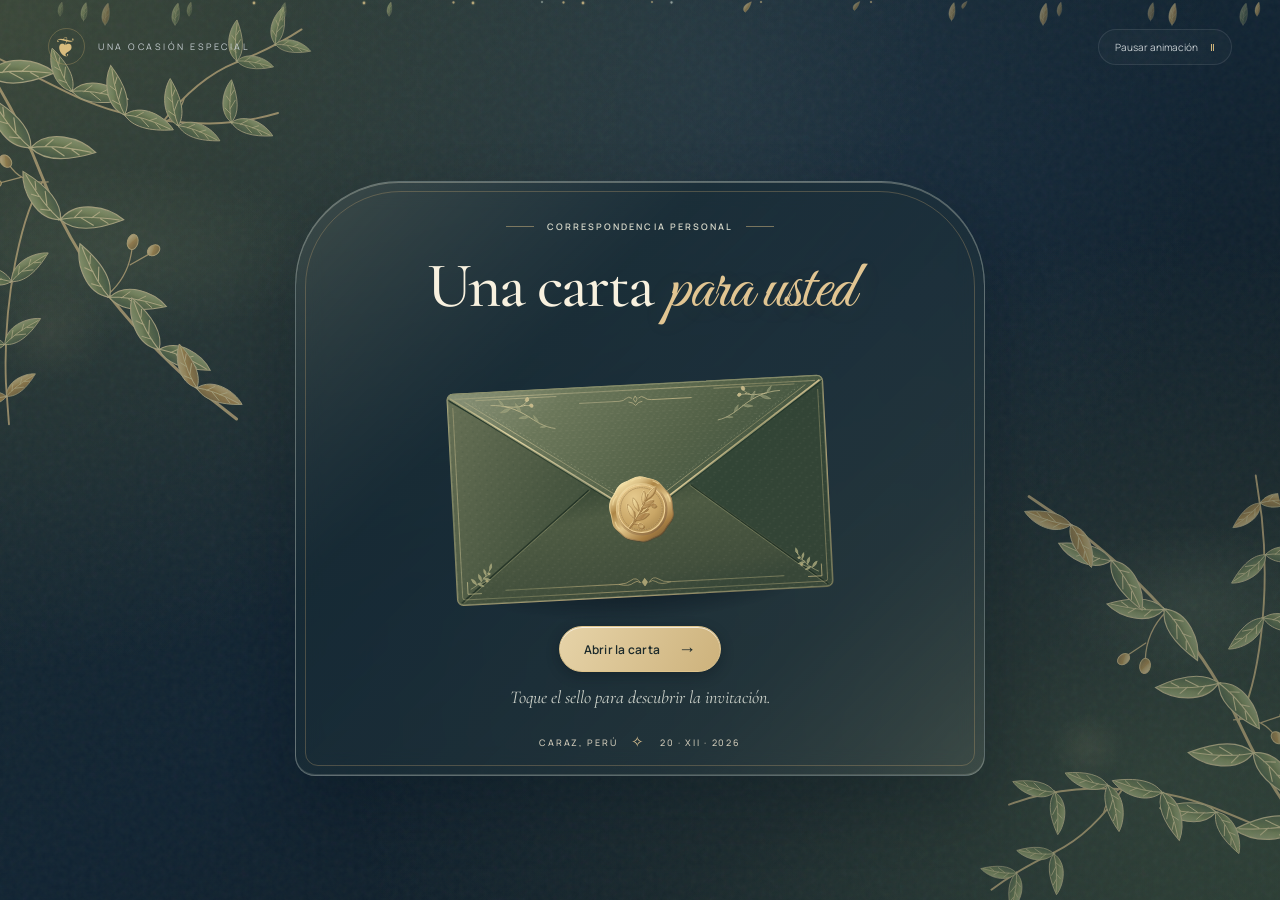
==== index.html @ b4c3dfd3 "Publicar la invitación animada al Almuerzo de Confraternidad" ====
<!doctype html>
<html lang="es">
<head>
  <meta charset="UTF-8">
  <meta name="viewport" content="width=device-width, initial-scale=1">
  <meta name="theme-color" content="#101f2b">
  <meta name="description" content="Una invitación especial al Almuerzo de Confraternidad. 20 de diciembre de 2026, 1:00 p. m., Oro Andino Lodge, Caraz.">
  <title>Almuerzo de Confraternidad · Una invitación especial</title>
  <link rel="stylesheet" href="styles.css">
  <link rel="stylesheet" href="garden.css">
  <link rel="stylesheet" href="carta.css">
</head>
<body>
  <div class="garden" aria-hidden="true"></div>
  <svg class="svg-library" aria-hidden="true" xmlns="http://www.w3.org/2000/svg"><defs>
    <linearGradient id="leaf" x2="1" y2="1"><stop stop-color="#b2b791"/><stop offset=".5" stop-color="#68734d"/><stop offset="1" stop-color="#344d45"/></linearGradient>
    <symbol id="branch" viewBox="0 0 240 440"><g fill="url(#leaf)" stroke="#b6b88d" stroke-width=".7"><path d="M30 430Q115 280 177 28" fill="none" stroke="#b5a576" stroke-width="2"/><path d="M55 380Q-4 339 14 291Q62 308 55 380Z"/><path d="M60 367Q117 303 146 322Q126 367 60 367Z"/><path d="M82 319Q24 269 47 224Q91 258 82 319Z"/><path d="M91 291Q151 234 183 255Q160 295 91 291Z"/><path d="M108 251Q53 205 78 159Q120 195 108 251Z"/><path d="M120 216Q172 162 208 184Q173 223 120 216Z"/><path d="M136 171Q97 123 117 83Q151 116 136 171Z"/><path d="M146 137Q190 91 219 107Q190 144 146 137Z"/><path d="M160 90Q145 37 177 8Q191 51 160 90Z"/></g><g fill="#c3a15d" stroke="#e6d296"><circle cx="64" cy="270" r="5"/><circle cx="173" cy="225" r="5"/><circle cx="103" cy="147" r="4"/><circle cx="197" cy="159" r="4"/></g></symbol>
    <symbol id="calendar" viewBox="0 0 24 24"><rect x="4" y="5" width="16" height="16" rx="2"/><path d="M8 3v5m8-5v5M4 11h16m-11 4h1m4 0h1m-6 3h1m4 0h1"/></symbol>
    <symbol id="clock" viewBox="0 0 24 24"><circle cx="12" cy="12" r="9"/><path d="M12 6v6l4 3"/></symbol>
    <symbol id="pin" viewBox="0 0 24 24"><path d="M19 10c0 5-7 11-7 11S5 15 5 10a7 7 0 1 1 14 0Z"/><circle cx="12" cy="10" r="2.5"/></symbol>
  </defs></svg>
  <header class="topbar"><span class="brand"><span class="brand-mark" aria-hidden="true">❦</span><span>UNA OCASIÓN ESPECIAL</span></span><button class="motion-button" id="motion" type="button" aria-pressed="false" hidden>Pausar animación <span aria-hidden="true">Ⅱ</span></button></header>
  <div class="letter-stage">
  <section id="portada" class="letter-cover" aria-labelledby="cover-title" hidden>
    <div class="cover-pane">
      <div class="cover-heading">
        <p class="postmark"><span aria-hidden="true"></span> CORRESPONDENCIA PERSONAL <span aria-hidden="true"></span></p>
        <h1 id="cover-title">Una carta <em>para usted</em></h1>
      </div>
      <button class="envelope-trigger" type="button" id="abrir-carta" aria-label="Abrir la invitación al Almuerzo de Confraternidad" aria-controls="inicio">
        <span class="envelope-scene" aria-hidden="true">
          <span class="envelope-shadow"></span>
          <span class="envelope">
            <img class="envelope-back" src="sobre-reverso.svg" alt="" width="480" height="280">
            <span class="paper-insert"><span class="paper-ornament">✦</span><span class="paper-kicker">UNA CORDIAL INVITACIÓN</span><span class="paper-title">Almuerzo de<br><i>Confraternidad</i></span></span>
            <img class="envelope-pocket" src="sobre-bolsillo.svg" alt="" width="480" height="280">
            <img class="envelope-flap" src="sobre-solapa.svg" alt="" width="480" height="280">
            <img class="envelope-seal" src="sello.svg" alt="" width="100" height="100">
          </span>
        </span>
        <span class="open-caption">Abrir la carta <span aria-hidden="true">→</span></span>
      </button>
      <p class="cover-hint">Toque el sello para descubrir la invitación.</p>
      <div class="cover-imprint"><span>Caraz, Perú</span><span class="imprint-star" aria-hidden="true">✧</span><span>20 · XII · 2026</span></div>
    </div>
  </section>
  <main id="inicio">
    <div class="overline"><span></span> EL PLACER DE VOLVER A ENCONTRARNOS <span></span></div>
    <article class="invitation" aria-labelledby="title">
      <div class="inner-border" aria-hidden="true"></div>
      <svg class="botanical botanical-left" aria-hidden="true"><use href="#branch"/></svg>
      <svg class="botanical botanical-right" aria-hidden="true"><use href="#branch"/></svg>
      <div class="card-content">
        <div class="crest" aria-hidden="true">❦<span>✦</span></div>
        <p class="eyebrow">UNA CORDIAL INVITACIÓN</p>
        <h1 id="title" tabindex="-1">Almuerzo de<br><em>Confraternidad</em></h1>
        <div class="flourish" aria-hidden="true"><span></span>❦<span></span></div>
        <p class="intro">Hay momentos que se disfrutan más<br class="desktop-break"> cuando los compartimos.</p>
        <div class="invitation-message">
          <p class="message">Con especial alegría, les invitamos a compartir un Almuerzo de Confraternidad, una ocasión para celebrar la amistad, fortalecer los lazos que nos unen y disfrutar de la grata compañía de quienes hacen especiales nuestros encuentros.</p>
          <p class="message">Alrededor de una misma mesa, deseamos hacer una pausa para conversar con calma, compartir sonrisas y dar lugar a nuevos recuerdos. Que esta reunión sea una oportunidad para reencontrarnos y apreciar la alegría de estar juntos.</p>
        </div>
        <p class="sentiment"><span aria-hidden="true">✦</span> La amistad florece cuando compartimos.</p>
        <section class="details" aria-label="Detalles del almuerzo">
          <div class="detail"><svg aria-hidden="true"><use href="#calendar"/></svg><h2>FECHA</h2><p>20 de diciembre<span>2026</span></p></div>
          <div class="detail"><svg aria-hidden="true"><use href="#clock"/></svg><h2>HORA</h2><p>1:00 p. m.<span>Una tarde para compartir</span></p></div>
          <div class="detail"><svg aria-hidden="true"><use href="#pin"/></svg><h2>LUGAR</h2><p>Oro Andino Lodge<span>Caraz</span></p></div>
        </section>
        <div class="actions"><button class="button primary" id="save-date"><svg aria-hidden="true"><use href="#calendar"/></svg>Agendar el encuentro <span aria-hidden="true">↗</span></button><a class="button secondary" href="https://www.google.com/maps/search/?api=1&query=Oro+Andino+Lodge+Caraz" target="_blank" rel="noopener noreferrer">Buscar ubicación <span aria-hidden="true">↗</span></a></div>
        <p class="welcome">¡Les esperamos!</p>
        <p class="closing-message">Será un placer contar con su presencia<br>y compartir una tarde que recordaremos con cariño.</p>
      </div>
    </article>
    <footer><span>AMISTAD</span><i>✦</i><span>BUENOS MOMENTOS</span><i>✦</i><span>RECUERDOS</span></footer>
    <div class="replay-row"><button type="button" id="volver-al-sobre" hidden>Volver al sobre <span aria-hidden="true">↶</span></button></div>
    <p class="toast" id="status" role="status"></p>
  </main>
  </div>
  <script src="script.js"></script>
  <script src="carta.js"></script>
  <script src="garden.js"></script>
</body>
</html>
---- styles.css ----
@import url('https://fonts.googleapis.com/css2?family=Cormorant+Garamond:ital,wght@0,400;0,500;0,600;1,400;1,500&family=Great+Vibes&family=Manrope:wght@400;500;600&display=swap');

/* Una composición más pausada para el mensaje y los detalles naturales. */
.invitation-message { max-width: 480px; margin: 0 auto; }
.invitation-message .message { max-width: none; font-size: 13px; line-height: 1.95; color: #c9cec5; text-wrap: pretty; }
.invitation-message .message + .message { margin-top: 17px; }
.card-content .intro { margin-bottom: 23px; }
.sentiment { width: fit-content; max-width: 100%; margin: 25px auto 0; padding: 14px 21px; border-top: 1px solid #a5ad7d50; border-bottom: 1px solid #c5cdd02b; background: linear-gradient(90deg, transparent, #7d895c18, transparent); color: #d8c79f; font: italic 21px/1.4 'Cormorant Garamond', Georgia, serif; text-wrap: balance; }
.sentiment span { display: block; margin-bottom: 7px; font-size: 10px; color: #b6bf9a; }
.closing-message { max-width: 430px; margin: 0 auto; color: #c5cdd0; font: 20px/1.5 'Cormorant Garamond', Georgia, serif; text-wrap: balance; }
.card-content .crest { font-style: normal; font-size: 35px; box-shadow: 0 0 28px #a1ae7210, inset 0 0 19px #bac6c412; }
@media (max-width:650px) {
  .invitation-message { max-width: 330px; }
  .invitation-message .message { font-size: 12px; line-height: 1.9; }
  .sentiment { margin-top: 22px; padding: 13px 10px; font-size: 20px; }
  .closing-message { max-width: 270px; font-size: 18px; }
  .closing-message br { display: none; }
  .card-content .crest { font-size: 29px; }
}
:root{color-scheme:dark;--navy:#101f2b;--gold:#d8bc7e;--cream:#f8f1df;--silver:#c5cdd0;--muted:#b7bcb7}*{box-sizing:border-box}html{scroll-behavior:smooth}body{margin:0;background:var(--navy);color:var(--cream);font-family:'Manrope',sans-serif;min-height:100vh;overflow-x:hidden;background-image:radial-gradient(ellipse at 0 35%,#414c344a,transparent 55%),radial-gradient(ellipse at 100% 90%,#68704535,transparent 50%)}body:before{content:'';position:fixed;inset:0;pointer-events:none;opacity:.13;background-image:url("data:image/svg+xml,%3Csvg viewBox='0 0 180 180' xmlns='http://www.w3.org/2000/svg'%3E%3Cfilter id='n'%3E%3CfeTurbulence type='fractalNoise' baseFrequency='.8' numOctaves='3' stitchTiles='stitch'/%3E%3C/filter%3E%3Cpath fill='%23fff' opacity='.35' filter='url(%23n)' d='M0 0h180v180H0z'/%3E%3C/svg%3E")}button,a{-webkit-tap-highlight-color:transparent}button{font:inherit}a{color:inherit}button:focus-visible,a:focus-visible{outline:2px solid var(--gold);outline-offset:6px}.svg-library{position:absolute;width:0;height:0}.ambient{position:fixed;width:48vw;height:48vw;pointer-events:none;border-radius:50%;filter:blur(90px);opacity:.28;animation:drift 18s ease-in-out infinite alternate}.ambient-one{background:#7c8252;left:-25vw;top:20vh}.ambient-two{background:#445d77;right:-25vw;top:3vh;animation-delay:-8s}.topbar{max-width:1440px;margin:auto;padding:28px 48px;display:flex;align-items:center;justify-content:space-between;position:relative}.brand{display:flex;gap:13px;align-items:center;text-decoration:none;font-size:9px;letter-spacing:2.5px;color:var(--silver)}.brand-mark{display:grid;place-items:center;border:1px solid #b69d675c;border-radius:50%;width:37px;height:37px;font:italic 26px 'Cormorant Garamond',Georgia,serif;color:var(--gold)}.motion-button{background:#ffffff06;border:1px solid #ffffff19;border-radius:30px;color:var(--silver);padding:10px 16px;font-size:10px;cursor:pointer}.motion-button span{margin-left:10px;color:var(--gold)}main{padding:12px 24px 0}.overline{display:flex;justify-content:center;align-items:center;gap:17px;font-size:9px;letter-spacing:3px;color:#d5d4c5;margin:17px 0 30px}.overline span{width:38px;height:1px;background:#c9b07569}.invitation{isolation:isolate;position:relative;margin:auto;max-width:1000px;border:1px solid #d4d4bb65;border-radius:160px 160px 12px 12px;background:linear-gradient(128deg,#e6eddf13 0%,#ffffff04 35%,#b7bb9410 68%,#dce9f018 100%);box-shadow:inset 0 1px 0 #fff5,inset 0 -1px 0 #fff1,0 30px 100px #0004;backdrop-filter:blur(25px);-webkit-backdrop-filter:blur(25px);overflow:hidden;animation:appear 1.2s ease both}.invitation:before{content:'';position:absolute;inset:-80%;z-index:-1;background:linear-gradient(110deg,transparent 42%,#fff0 45%,#f2e1a909 49%,#fff0 54%,transparent 60%);animation:shine 16s ease-in-out infinite;pointer-events:none}.inner-border{position:absolute;inset:13px;border:1px solid #c6ad6740;border-radius:149px 149px 5px 5px;pointer-events:none}.card-content{text-align:center;padding:42px 80px 45px;position:relative;z-index:1}.crest{margin:0 auto 19px;width:57px;height:65px;position:relative;font:italic 42px 'Cormorant Garamond',Georgia,serif;color:var(--gold);border:1px solid #c6ad6773;border-radius:50% 50% 45% 45%;display:grid;place-items:center}.crest span{position:absolute;font:11px Georgia;bottom:-7px;background:#243139;padding:0 5px}.eyebrow{font-size:9px;letter-spacing:3px;margin:25px 0 19px;color:var(--silver)}h1{font:400 clamp(37px,5.2vw,65px)/1.1 'Cormorant Garamond',Georgia,serif;margin:0;letter-spacing:-1.7px}h1 em{display:inline-block;font:400 clamp(57px,8vw,100px)/1.22 'Great Vibes','Cormorant Garamond',cursive;color:var(--gold);letter-spacing:0;margin-top:3px;text-shadow:0 3px 30px #d8bc7e18}.flourish{display:flex;align-items:center;justify-content:center;gap:15px;color:var(--gold);font:27px Georgia;margin:6px 0 22px}.flourish span{width:93px;height:1px;background:linear-gradient(90deg,transparent,#c7ac72)}.flourish span:last-child{transform:rotate(180deg)}.intro{font:400 26px/1.25 'Cormorant Garamond',Georgia,serif;margin:0 0 15px}.message{font-size:12px;line-height:1.95;color:var(--muted);max-width:410px;margin:0 auto}.details{display:grid;grid-template-columns:1fr 1fr 1.15fr;margin:33px 0 29px;padding:24px 0;border-top:1px solid #d7c59328;border-bottom:1px solid #d7c59328}.detail+.detail{border-left:1px solid #d7c59333}.detail>svg{width:25px;height:25px;stroke:var(--gold);stroke-width:1.2;fill:none;margin-bottom:7px}.detail h2{font-size:8px;font-weight:500;letter-spacing:2.8px;color:var(--silver);margin:0 0 10px}.detail p{font:500 21px/1.2 'Cormorant Garamond',Georgia,serif;margin:0}.detail p span{display:block;font:9px/1.5 'Manrope',sans-serif;color:var(--muted);margin-top:7px}.actions{display:flex;justify-content:center;gap:12px}.button{border-radius:7px;min-height:45px;padding:13px 18px;font-size:10px;font-weight:600;display:inline-flex;align-items:center;justify-content:center;gap:11px;text-decoration:none;cursor:pointer;transition:transform .25s,background .25s}.button:hover{transform:translateY(-3px)}.primary{background:linear-gradient(120deg,#dfca98,#bca16b);color:#18242b;border:1px solid #e1cca2;box-shadow:inset 0 1px 0 #fff8,0 6px 25px #c1a26412}.button svg{width:16px;height:16px;fill:none;stroke:currentColor;stroke-width:1.4}.secondary{background:linear-gradient(120deg,#ffffff12,#ffffff04);border:1px solid #c5cdd03a;color:#dbe0dc}.welcome{font:42px/1.2 'Great Vibes','Cormorant Garamond',cursive;color:var(--gold);margin:28px 0 13px}.signature{font:19px 'Cormorant Garamond',Georgia,serif;margin:0}.signature span{display:block;font:7px 'Manrope',sans-serif;letter-spacing:2.8px;color:var(--muted);margin-bottom:8px}.botanical{position:absolute;width:230px;height:430px;z-index:0;opacity:.68;filter:drop-shadow(4px 8px 8px #0004);pointer-events:none;animation:sway 9s ease-in-out infinite alternate}.botanical-left{left:-61px;top:15px;transform:rotate(24deg);transform-origin:bottom left}.botanical-right{right:-62px;bottom:-29px;transform:rotate(203deg);transform-origin:center;animation-name:sway-right}footer{display:flex;align-items:center;justify-content:center;gap:20px;padding:27px 10px 30px;font-size:7px;letter-spacing:2px;color:#a7b0ac}footer i{font-style:normal;color:#c6ad67}.toast{position:fixed;bottom:20px;left:50%;transform:translateX(-50%);max-width:90vw;width:max-content;border-radius:10px;background:#f4edda;color:#142530;padding:14px 20px;font-size:12px;box-shadow:0 10px 40px #0004;z-index:10}.toast:empty{display:none}.paused *,.paused *:before{animation-play-state:paused!important}@keyframes drift{to{transform:translate(12vw,10vh) scale(1.15)}}@keyframes shine{0%,100%{transform:translateX(-12%) rotate(0)}50%{transform:translateX(12%) rotate(8deg)}}@keyframes sway{to{transform:rotate(27deg)}}@keyframes sway-right{to{transform:rotate(207deg)}}@keyframes appear{from{opacity:0;transform:translateY(18px)}to{opacity:1;transform:translateY(0)}}@media(min-width:1500px){main{padding-top:30px}.card-content{padding-top:52px;padding-bottom:52px}}@media(max-width:650px){.topbar{padding:19px 20px}.brand{font-size:7px;letter-spacing:1.5px;gap:9px}.motion-button{font-size:9px;padding:9px 11px}.brand-mark{width:30px;height:30px;font-size:23px}main{padding:5px 12px 0}.overline{font-size:6px;letter-spacing:1.7px;gap:10px;margin:15px 0 23px}.overline span{width:18px}.invitation{border-radius:100px 100px 10px 10px}.inner-border{inset:8px;border-radius:94px 94px 5px 5px}.card-content{padding:34px 24px 33px}.crest{width:45px;height:52px;font-size:34px;margin-bottom:20px}.eyebrow{font-size:7px;letter-spacing:2px;margin:22px 0 18px}h1{font-size:39px}h1 em{font-size:clamp(43px,11.7vw,75px);margin-top:10px}.flourish{margin:14px 0 22px}.flourish span{width:60px}.intro{font-size:23px}.message{font-size:11px;max-width:285px}.botanical{width:145px;height:285px;opacity:.4}.botanical-left{left:-52px;top:28px}.botanical-right{right:-48px;bottom:-5px}.details{margin:27px 0 23px;grid-template-columns:1fr;padding:0;border-bottom:none}.detail{position:relative;text-align:left;padding:19px 8px 19px 49px;border-bottom:1px solid #d7c59328}.detail+.detail{border-left:0}.detail>svg{position:absolute;left:8px;top:25px;width:24px}.detail h2{font-size:7px;margin-bottom:5px}.detail p{font-size:22px}.detail p span{font-size:9px;margin-top:4px}.actions{flex-direction:column;gap:9px}.button{min-height:46px}.welcome{font-size:38px;margin-top:27px}.signature{font-size:18px}footer{font-size:6px;letter-spacing:1px;gap:11px;padding:24px 0}.desktop-break{display:none}}@media(prefers-reduced-motion:reduce){html:not(.motion-enabled) *,html:not(.motion-enabled) *:before{animation:none!important;scroll-behavior:auto!important;transition:none!important}}
---- garden.css ----
/* El jardín se pinta detrás del sobre y del cristal de la invitación. */
.garden {
  position: fixed;
  inset: 0;
  z-index: -1;
  isolation: isolate;
  overflow: hidden;
  contain: strict;
  pointer-events: none;
  user-select: none;
  background:
    radial-gradient(ellipse at -8% 1%, #73774969, transparent 53%),
    radial-gradient(ellipse at 90% 86%, #4557447a, transparent 49%),
    radial-gradient(ellipse at 56% 9%, #354f664d, transparent 49%),
    linear-gradient(145deg, #192b30, #112332 51%, #101e28 76%, #1f302d);
}
.garden::before {
  content: "";
  position: absolute;
  inset: 0;
  background:
    radial-gradient(ellipse 17% 10% at 9% 28%, #adb78018, transparent 98%),
    radial-gradient(ellipse 5% 6% at 4% 37%, #e3c98d12, transparent 92%),
    radial-gradient(ellipse 11% 9% at 93% 67%, #b6c59d16, transparent 97%),
    radial-gradient(ellipse 3% 4% at 85% 83%, #dccc9b14, transparent 95%);
}
.garden-defs { position: absolute; width: 0; height: 0; }
.garden-bough {
  position: absolute;
  width: clamp(170px, 29vw, 430px);
  height: auto;
  opacity: .74;
}
.garden-bough-north { top: -3%; left: -3%; transform: rotate(-8deg); }
.garden-bough-south { bottom: -4%; right: -3%; transform: rotate(168deg); opacity: .64; }
.garden-particle {
  position: absolute;
  top: 0;
  left: var(--x);
  width: var(--w);
  height: var(--w);
  opacity: var(--alpha);
  animation: garden-fall var(--fall) linear var(--progress) infinite;
}
.garden-particle > svg {
  width: 100%;
  height: 100%;
  display: block;
  overflow: visible;
  animation: garden-rock var(--rock) ease-in-out var(--progress) infinite alternate;
}
.garden-particle.pollen { color: #ebcf8f; }
.garden-particle.silver { color: #c8d3c9; }
@keyframes garden-fall {
  from { transform: translate3d(0, -48px, 0); }
  to { transform: translate3d(var(--wind), calc(100vh + 48px), 0); }
}
/* Dos movimientos independientes: caída constante y balanceo sin cambios de trazado. */
@keyframes garden-rock {
  from { transform: translateX(calc(-1 * var(--sway))) rotate(var(--tilt)) scaleX(.80); }
  to { transform: translateX(var(--sway)) rotate(calc(var(--tilt) + 67deg)) scaleX(1); }
}
.paused .garden-particle, .paused .garden-particle > svg,
.garden[data-still] .garden-particle, .garden[data-still] .garden-particle > svg {
  animation-play-state: paused;
}
@media (max-width: 650px) {
  .garden-bough { width: clamp(122px, 40vw, 190px); opacity: .60; }
  .garden-bough-north { top: -1%; left: -9%; }
  .garden-bough-south { right: -9%; bottom: -2%; opacity: .53; }
  .garden-particle.extra { display: none; }
}
@media (prefers-reduced-motion: reduce) {
  html:not(.motion-enabled) .garden .garden-particle { animation: none; top: var(--still-y); }
  html:not(.motion-enabled) .garden .garden-particle > svg { animation: none; transform: rotate(var(--tilt)); }
  html:not(.motion-enabled) .garden-particle.extra { display: none; }
}
---- carta.css ----
body { isolation: isolate; }
[hidden] { display: none !important; }
.letter-stage { display: grid; }
.letter-stage > * { grid-area: 1 / 1; min-width: 0; align-self: start; }
.letter-cover {
  position: relative;
  z-index: 1;
  display: grid;
  justify-items: center;
  align-content: center;
  min-height: calc(100svh - 93px);
  padding: 12px 22px 48px;
}
.cover-pane {
  position: relative;
  width: min(690px, 100%);
  text-align: center;
  isolation: isolate;
  padding: clamp(29px, 4.3vh, 52px) clamp(15px, 4vw, 46px) 24px;
  border: 1px solid #b9c3bc67;
  border-radius: 104px 104px 20px 20px;
  background: linear-gradient(135deg,#e5e9df16 0%,#172b35b3 32%,#2639408c 75%,#aeb8a626);
  box-shadow: inset 0 1px 0 #f2eed84d, inset 0 -1px 0 #dadbc72b, 0 28px 65px #030b143b;
  -webkit-backdrop-filter: blur(13px);
  backdrop-filter: blur(13px);
}
.cover-pane::before {
  content: ''; position: absolute; inset: 9px; z-index: -1; pointer-events: none;
  border: 1px solid #c3a36f50; border-radius: 96px 96px 13px 13px;
}
.postmark { display: flex; align-items: center; justify-content: center; gap: 13px; margin: 0; font: 600 9px/1.5 Manrope, sans-serif; letter-spacing: .23em; color: #d5d6c8; }
.postmark span { width: 28px; height: 1px; background: #b4a2779c; }
#cover-title { margin: 14px 0 0; font: 500 clamp(40px, 5vw, 66px)/1.15 'Cormorant Garamond', Georgia, serif; letter-spacing: -.035em; }
#cover-title em { font: 400 1.07em/1.18 'Great Vibes','Palatino Linotype',Georgia,serif; letter-spacing: -.02em; color: #e1c592; white-space: nowrap; margin-left: .04em; }
.envelope-trigger {
  display: flex; flex-direction: column; align-items: center; position: relative;
  width: min(100%, 392px); margin: clamp(26px, 4.8vh, 48px) auto 0;
  padding: 0; border: 0; color: inherit; background: none; cursor: pointer;
  border-radius: 8px; touch-action: manipulation;
}
.envelope-scene { position: relative; display: block; width: 100%; aspect-ratio: 480/280; perspective: 850px; }
.envelope { position: absolute; display: block; inset: 0; transform: rotate(-3deg); transition: transform .5s cubic-bezier(.2,.7,.2,1); }
.envelope img { display: block; position: absolute; inset: 0; width: 100%; height: 100%; pointer-events: none; user-select: none; }
.envelope-shadow { position: absolute; inset: 68% 4% -8%; background: radial-gradient(ellipse, #030b15aa, transparent 70%); transform: rotate(-3deg); }
.envelope-back { z-index: 0; }
.paper-insert {
  position: absolute; z-index: 2; left: 7%; right: 7%; top: 8%; height: 82%;
  border-radius: 3px; background: linear-gradient(115deg,#e6dcc3,#fbf1d7 46%,#eadebf);
  border: 1px solid #c8af7f; color: #34443b; padding-top: 4%; line-height: 1;
}
.paper-insert::before { content: ''; position: absolute; inset: 5px; border: 1px solid #ae92614f; pointer-events: none; }
.paper-insert > span { display: block; }
.paper-ornament { color: #997746; font-size: 11px; }
.paper-kicker { font: 600 clamp(6px,1vw,8px)/1.5 Manrope,sans-serif; letter-spacing: .21em; margin: 6px 0; }
.paper-title { font: 500 clamp(17px,3vw,28px)/1.1 'Cormorant Garamond',Georgia,serif; }
.paper-title i { color: #866b3a; }
.envelope-pocket { z-index: 3; }
.envelope-flap { z-index: 4; transform-origin: 50% 4.29%; }
.envelope img.envelope-seal { z-index: 5; inset: auto; width: 18%; height: auto; left: 41%; top: 43.5%; transform-origin: 50% 80%; }
.open-caption {
  margin-top: 23px; display: inline-flex; min-height: 46px; justify-content: center; align-items: center; gap: 18px; padding: 11px 24px;
  border-radius: 30px; border: 1px solid #dfc48c; box-shadow: inset 0 1px 0 #fffa, 0 4px 13px #09131855;
  background: linear-gradient(118deg,#e6d3a8,#cdb27c); color: #1c2a2b; font: 600 12px/1.3 Manrope,sans-serif; letter-spacing: .02em;
}
.open-caption > span { font: 18px/1 Georgia,serif; }
@media (hover:hover) and (pointer:fine) {
  body[data-letter="closed"]:not(.paused) .envelope-trigger:hover .envelope { transform: translateY(-4px) rotate(-1deg); }
  .envelope-trigger:hover .open-caption { background: #ecdbb4; }
}
.cover-hint { color: #ced3cb; font: italic 18px/1.45 'Cormorant Garamond',Georgia,serif; margin: 12px 0 23px; }
.cover-imprint { display: flex; align-items: center; justify-content: center; gap: 14px; color: #cdc8b7; font: 500 9px/1.5 Manrope,sans-serif; text-transform: uppercase; letter-spacing: .19em; }
.imprint-star { color: #ddc493; font: 15px Georgia,serif; }
.replay-row { text-align: center; padding-bottom: 25px; }
#volver-al-sobre { border: 0; border-bottom: 1px solid #c9b27a75; background: transparent; color: #e0d6bc; font-size: 12px; padding: 9px 1px; cursor: pointer; }
#volver-al-sobre span { margin-left: 7px; }

/* El papel asoma solo después de que la solapa pasa detrás del bolsillo. */
[data-letter="opening"] .envelope { animation: steady-envelope 1.1s ease-out both; }
[data-letter="opening"] .envelope-seal { animation: lift-seal .53s cubic-bezier(.4,0,.35,1) both; }
[data-letter="opening"] .envelope-flap { animation: unfold-flap .85s .22s cubic-bezier(.42,0,.19,1) both; }
[data-letter="opening"] .paper-insert { animation: draw-letter .9s .68s cubic-bezier(.24,.65,.18,1) both; }
[data-letter="opening"] .cover-heading, [data-letter="opening"] .open-caption, [data-letter="opening"] .cover-hint, [data-letter="opening"] .cover-imprint { animation: clear-ink .48s .08s ease both; }
[data-letter="opening"] .letter-cover { pointer-events: none; animation: lift-cover 1.95s linear both; }
[data-letter="opening"] main { animation: reveal-letter .7s 1.26s cubic-bezier(.22,.76,.27,1) both; }
.invitation { animation: none; }
.invitation::before { inset: 0; animation: none; background: linear-gradient(119deg,#e6e9da0d,transparent 22%,transparent 70%,#cdd9db0b); }
#title:focus { outline: none; }
@keyframes steady-envelope { to { transform: rotate(0); } }
@keyframes lift-seal { 34% { transform: translate(0,-5%) rotate(-5deg) scale(1.07); } 100% { transform: translate(13%,-55%) rotate(-14deg) scale(.91); opacity: 0; } }
@keyframes unfold-flap {
  0% { transform: perspective(830px) rotateX(0); z-index: 4; }
  49.9% { z-index: 4; }
  50% { transform: perspective(830px) rotateX(90deg); z-index: 1; }
  100% { transform: perspective(830px) rotateX(167deg); z-index: 1; }
}
@keyframes draw-letter { 0% { transform: translateY(0); } 72% { transform: translateY(-58%); } 100% { transform: translateY(-64%) scale(1.035); } }
@keyframes clear-ink { to { opacity: 0; } }
@keyframes lift-cover { 0%,66% { opacity: 1; } 100% { opacity: 0; } }
@keyframes reveal-letter { from { transform: translateY(23px); opacity: 0; } to { transform: translateY(0); opacity: 1; } }
@media(max-width:650px) {
  .letter-cover { min-height: calc(100svh - 68px); padding: 13px 13px 28px; }
  .cover-pane { padding: 32px 18px 24px; border-radius: 70px 70px 17px 17px; -webkit-backdrop-filter: blur(8px); backdrop-filter: blur(8px); }
  .cover-pane::before { inset: 7px; border-radius: 64px 64px 11px 11px; }
  .postmark { font-size: 7px; letter-spacing: .18em; gap: 8px; }
  .postmark span { width: 17px; }
  #cover-title { font-size: clamp(34px,9.6vw,51px); margin-top: 15px; }
  .envelope-trigger { width: min(96%,355px); margin-top: 29px; }
  .cover-hint { font-size: 16px; margin-bottom: 20px; }
  .cover-imprint { font-size: 8px; }
  .open-caption { margin-top: 18px; }
  .invitation { -webkit-backdrop-filter: blur(10px); backdrop-filter: blur(10px); }
}
@media (prefers-reduced-motion:reduce) { html:not(.motion-enabled) .envelope { transition: none; } }
@media print { .garden,.topbar,.letter-cover,.replay-row,.actions,.toast { display:none!important; } main[hidden] { display:block!important; } }
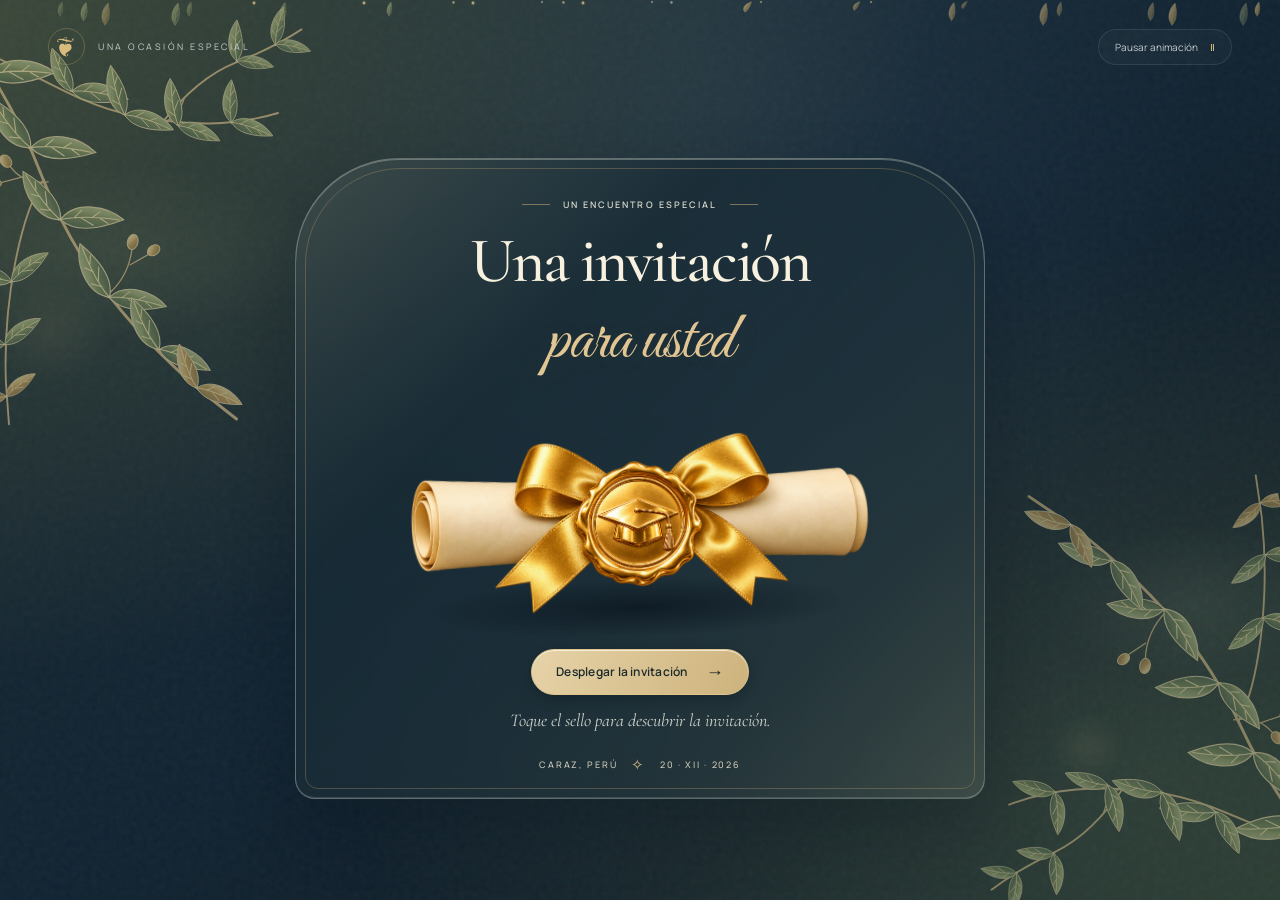
==== commit 4936b734: "Cambiar sobre por pergamino y corregir espacio" ====
--- a/index.html
+++ b/index.html
@@ -24,21 +24,16 @@
   <section id="portada" class="letter-cover" aria-labelledby="cover-title" hidden>
     <div class="cover-pane">
       <div class="cover-heading">
-        <p class="postmark"><span aria-hidden="true"></span> CORRESPONDENCIA PERSONAL <span aria-hidden="true"></span></p>
-        <h1 id="cover-title">Una carta <em>para usted</em></h1>
+        <p class="postmark"><span aria-hidden="true"></span> UN ENCUENTRO ESPECIAL <span aria-hidden="true"></span></p>
+        <h1 id="cover-title">Una invitación <em>para usted</em></h1>
       </div>
-      <button class="envelope-trigger" type="button" id="abrir-carta" aria-label="Abrir la invitación al Almuerzo de Confraternidad" aria-controls="inicio">
-        <span class="envelope-scene" aria-hidden="true">
-          <span class="envelope-shadow"></span>
-          <span class="envelope">
-            <img class="envelope-back" src="sobre-reverso.svg" alt="" width="480" height="280">
-            <span class="paper-insert"><span class="paper-ornament">✦</span><span class="paper-kicker">UNA CORDIAL INVITACIÓN</span><span class="paper-title">Almuerzo de<br><i>Confraternidad</i></span></span>
-            <img class="envelope-pocket" src="sobre-bolsillo.svg" alt="" width="480" height="280">
-            <img class="envelope-flap" src="sobre-solapa.svg" alt="" width="480" height="280">
-            <img class="envelope-seal" src="sello.svg" alt="" width="100" height="100">
-          </span>
+      <button class="scroll-trigger" type="button" id="abrir-pergamino" aria-label="Desplegar la invitación al Almuerzo de Confraternidad" aria-controls="inicio">
+        <span class="scroll-scene" aria-hidden="true">
+          <span class="scroll-shadow"></span>
+          <span class="scroll-paper"><span class="scroll-paper-content"><span class="paper-ornament">✦</span><span class="paper-kicker">UNA CORDIAL INVITACIÓN</span><span class="paper-title">Almuerzo de<br><i>Confraternidad</i></span></span></span>
+          <img class="scroll-art" src="pergamino.png" alt="" width="2087" height="754" fetchpriority="high">
         </span>
-        <span class="open-caption">Abrir la carta <span aria-hidden="true">→</span></span>
+        <span class="open-caption">Desplegar la invitación <span aria-hidden="true">→</span></span>
       </button>
       <p class="cover-hint">Toque el sello para descubrir la invitación.</p>
       <div class="cover-imprint"><span>Caraz, Perú</span><span class="imprint-star" aria-hidden="true">✧</span><span>20 · XII · 2026</span></div>
@@ -68,11 +63,11 @@
         </section>
         <div class="actions"><button class="button primary" id="save-date"><svg aria-hidden="true"><use href="#calendar"/></svg>Agendar el encuentro <span aria-hidden="true">↗</span></button><a class="button secondary" href="https://www.google.com/maps/search/?api=1&query=Oro+Andino+Lodge+Caraz" target="_blank" rel="noopener noreferrer">Buscar ubicación <span aria-hidden="true">↗</span></a></div>
         <p class="welcome">¡Les esperamos!</p>
-        <p class="closing-message">Será un placer contar con su presencia<br>y compartir una tarde que recordaremos con cariño.</p>
+        <p class="closing-message">Será un placer contar con su presencia y compartir una tarde que recordaremos con cariño.</p>
       </div>
     </article>
     <footer><span>AMISTAD</span><i>✦</i><span>BUENOS MOMENTOS</span><i>✦</i><span>RECUERDOS</span></footer>
-    <div class="replay-row"><button type="button" id="volver-al-sobre" hidden>Volver al sobre <span aria-hidden="true">↶</span></button></div>
+    <div class="replay-row"><button type="button" id="volver-al-pergamino" hidden>Volver al pergamino <span aria-hidden="true">↶</span></button></div>
     <p class="toast" id="status" role="status"></p>
   </main>
   </div>
--- a/carta.css
+++ b/carta.css
@@ -30,70 +30,102 @@
 }
 .postmark { display: flex; align-items: center; justify-content: center; gap: 13px; margin: 0; font: 600 9px/1.5 Manrope, sans-serif; letter-spacing: .23em; color: #d5d6c8; }
 .postmark span { width: 28px; height: 1px; background: #b4a2779c; }
-#cover-title { margin: 14px 0 0; font: 500 clamp(40px, 5vw, 66px)/1.15 'Cormorant Garamond', Georgia, serif; letter-spacing: -.035em; }
-#cover-title em { font: 400 1.07em/1.18 'Great Vibes','Palatino Linotype',Georgia,serif; letter-spacing: -.02em; color: #e1c592; white-space: nowrap; margin-left: .04em; }
-.envelope-trigger {
+#cover-title { margin: 14px 0 0; font: 500 clamp(40px, 5vw, 66px)/1.12 'Cormorant Garamond', Georgia, serif; letter-spacing: -.035em; }
+#cover-title em { display: block; margin: .07em 0 0; font: 400 1.07em/1.18 'Great Vibes','Palatino Linotype',Georgia,serif; letter-spacing: -.02em; color: #e1c592; }
+.scroll-trigger {
   display: flex; flex-direction: column; align-items: center; position: relative;
-  width: min(100%, 392px); margin: clamp(26px, 4.8vh, 48px) auto 0;
+  width: min(100%, 490px); margin: clamp(22px, 3.7vh, 37px) auto 0;
   padding: 0; border: 0; color: inherit; background: none; cursor: pointer;
-  border-radius: 8px; touch-action: manipulation;
+  border-radius: 10px; touch-action: manipulation;
 }
-.envelope-scene { position: relative; display: block; width: 100%; aspect-ratio: 480/280; perspective: 850px; }
-.envelope { position: absolute; display: block; inset: 0; transform: rotate(-3deg); transition: transform .5s cubic-bezier(.2,.7,.2,1); }
-.envelope img { display: block; position: absolute; inset: 0; width: 100%; height: 100%; pointer-events: none; user-select: none; }
-.envelope-shadow { position: absolute; inset: 68% 4% -8%; background: radial-gradient(ellipse, #030b15aa, transparent 70%); transform: rotate(-3deg); }
-.envelope-back { z-index: 0; }
-.paper-insert {
-  position: absolute; z-index: 2; left: 7%; right: 7%; top: 8%; height: 82%;
-  border-radius: 3px; background: linear-gradient(115deg,#e6dcc3,#fbf1d7 46%,#eadebf);
-  border: 1px solid #c8af7f; color: #34443b; padding-top: 4%; line-height: 1;
+.scroll-trigger:focus-visible { outline: 2px solid #ecd49d; outline-offset: 9px; }
+.scroll-scene {
+  position: relative; display: block; width: 100%; aspect-ratio: 2.3;
+  isolation: isolate; perspective: 900px;
 }
-.paper-insert::before { content: ''; position: absolute; inset: 5px; border: 1px solid #ae92614f; pointer-events: none; }
-.paper-insert > span { display: block; }
-.paper-ornament { color: #997746; font-size: 11px; }
-.paper-kicker { font: 600 clamp(6px,1vw,8px)/1.5 Manrope,sans-serif; letter-spacing: .21em; margin: 6px 0; }
-.paper-title { font: 500 clamp(17px,3vw,28px)/1.1 'Cormorant Garamond',Georgia,serif; }
+.scroll-shadow {
+  display: block; position: absolute; inset: 75% 6% -4%;
+  background: radial-gradient(ellipse, #030b158c, transparent 70%);
+  transform: rotate(-2deg);
+}
+.scroll-art {
+  display: block; position: absolute; inset: 0; z-index: 2;
+  width: 100%; height: 100%; object-fit: contain;
+  pointer-events: none; user-select: none;
+  transform: translate3d(0,0,0) rotate(-2deg);
+  transition: transform .6s cubic-bezier(.22,.75,.2,1);
+}
+.scroll-paper {
+  display: grid; place-items: center;
+  position: absolute; inset: 5% 12% 3%; z-index: 1;
+  border: 1px solid #d1b57d; border-radius: 4px;
+  background: linear-gradient(90deg,#d8c39d 0%,#f2e7ce 8%,#fcf4df 43%,#f3e6c8 92%,#d5bc8a);
+  box-shadow: 0 12px 30px #07121b39, inset 0 0 22px #b58c4230;
+  color: #26392f; opacity: 0;
+  transform: scaleY(.08); transform-origin: 50% 50%;
+}
+.scroll-paper::before, .scroll-paper::after {
+  content: ''; position: absolute; left: -4%; right: -4%; height: 14px;
+  border-radius: 14px / 9px; border: 1px solid #c4a16b;
+  background: linear-gradient(#cdb17c,#f9edce 26%,#ecdbb3 56%,#b18b51);
+  box-shadow: 0 3px 5px #8b672b29;
+}
+.scroll-paper::before { top: -6px; }
+.scroll-paper::after { bottom: -6px; }
+.scroll-paper-content {
+  position: relative; display: block; width: calc(100% - 22px); height: calc(100% - 23px);
+  align-content: center; padding: 8px 3px;
+  border: 1px solid #ab895338;
+  opacity: 0;
+}
+.scroll-paper-content > span { display: block; }
+.paper-ornament { color: #997746; font-size: 12px; line-height: 1; }
+.paper-kicker { font: 600 clamp(6px,1vw,8px)/1.5 Manrope,sans-serif; letter-spacing: .21em; margin: 7px 0; }
+.paper-title { font: 500 clamp(19px,3vw,29px)/1.07 'Cormorant Garamond',Georgia,serif; }
 .paper-title i { color: #866b3a; }
-.envelope-pocket { z-index: 3; }
-.envelope-flap { z-index: 4; transform-origin: 50% 4.29%; }
-.envelope img.envelope-seal { z-index: 5; inset: auto; width: 18%; height: auto; left: 41%; top: 43.5%; transform-origin: 50% 80%; }
 .open-caption {
-  margin-top: 23px; display: inline-flex; min-height: 46px; justify-content: center; align-items: center; gap: 18px; padding: 11px 24px;
+  margin-top: 20px; display: inline-flex; min-height: 46px; justify-content: center; align-items: center; gap: 18px; padding: 11px 24px;
   border-radius: 30px; border: 1px solid #dfc48c; box-shadow: inset 0 1px 0 #fffa, 0 4px 13px #09131855;
   background: linear-gradient(118deg,#e6d3a8,#cdb27c); color: #1c2a2b; font: 600 12px/1.3 Manrope,sans-serif; letter-spacing: .02em;
 }
 .open-caption > span { font: 18px/1 Georgia,serif; }
 @media (hover:hover) and (pointer:fine) {
-  body[data-letter="closed"]:not(.paused) .envelope-trigger:hover .envelope { transform: translateY(-4px) rotate(-1deg); }
-  .envelope-trigger:hover .open-caption { background: #ecdbb4; }
+  body[data-letter="closed"]:not(.paused) .scroll-trigger:hover .scroll-art { transform: translate3d(0,-5px,0) rotate(0); }
+  .scroll-trigger:hover .open-caption { background: #ecdbb4; }
 }
 .cover-hint { color: #ced3cb; font: italic 18px/1.45 'Cormorant Garamond',Georgia,serif; margin: 12px 0 23px; }
 .cover-imprint { display: flex; align-items: center; justify-content: center; gap: 14px; color: #cdc8b7; font: 500 9px/1.5 Manrope,sans-serif; text-transform: uppercase; letter-spacing: .19em; }
 .imprint-star { color: #ddc493; font: 15px Georgia,serif; }
 .replay-row { text-align: center; padding-bottom: 25px; }
-#volver-al-sobre { border: 0; border-bottom: 1px solid #c9b27a75; background: transparent; color: #e0d6bc; font-size: 12px; padding: 9px 1px; cursor: pointer; }
-#volver-al-sobre span { margin-left: 7px; }
+#volver-al-pergamino { border: 0; border-bottom: 1px solid #c9b27a75; background: transparent; color: #e0d6bc; font-size: 12px; padding: 9px 1px; cursor: pointer; }
+#volver-al-pergamino span { margin-left: 7px; }
 
-/* El papel asoma solo después de que la solapa pasa detrás del bolsillo. */
-[data-letter="opening"] .envelope { animation: steady-envelope 1.1s ease-out both; }
-[data-letter="opening"] .envelope-seal { animation: lift-seal .53s cubic-bezier(.4,0,.35,1) both; }
-[data-letter="opening"] .envelope-flap { animation: unfold-flap .85s .22s cubic-bezier(.42,0,.19,1) both; }
-[data-letter="opening"] .paper-insert { animation: draw-letter .9s .68s cubic-bezier(.24,.65,.18,1) both; }
+/* El pergamino atado se eleva, luego el papel se despliega desde su centro.
+   Las letras aparecen al terminar el despliegue, sin estirarse con el papel. */
+[data-letter="opening"] .scroll-art { animation: lift-scroll .65s cubic-bezier(.32,.1,.22,1) both; }
+[data-letter="opening"] .scroll-paper { animation: unfurl-scroll .95s .27s cubic-bezier(.23,.75,.16,1) both; }
+[data-letter="opening"] .scroll-paper-content { animation: appear-ink .28s 1.06s ease-out both; }
+[data-letter="opening"] .scroll-shadow { animation: spread-scroll-shadow 1.15s ease-out both; }
 [data-letter="opening"] .cover-heading, [data-letter="opening"] .open-caption, [data-letter="opening"] .cover-hint, [data-letter="opening"] .cover-imprint { animation: clear-ink .48s .08s ease both; }
 [data-letter="opening"] .letter-cover { pointer-events: none; animation: lift-cover 1.95s linear both; }
 [data-letter="opening"] main { animation: reveal-letter .7s 1.26s cubic-bezier(.22,.76,.27,1) both; }
 .invitation { animation: none; }
 .invitation::before { inset: 0; animation: none; background: linear-gradient(119deg,#e6e9da0d,transparent 22%,transparent 70%,#cdd9db0b); }
 #title:focus { outline: none; }
-@keyframes steady-envelope { to { transform: rotate(0); } }
-@keyframes lift-seal { 34% { transform: translate(0,-5%) rotate(-5deg) scale(1.07); } 100% { transform: translate(13%,-55%) rotate(-14deg) scale(.91); opacity: 0; } }
-@keyframes unfold-flap {
-  0% { transform: perspective(830px) rotateX(0); z-index: 4; }
-  49.9% { z-index: 4; }
-  50% { transform: perspective(830px) rotateX(90deg); z-index: 1; }
-  100% { transform: perspective(830px) rotateX(167deg); z-index: 1; }
+.paused .scroll-art { transition: none; }
+@keyframes lift-scroll {
+  0% { transform: translate3d(0,0,0) rotate(-2deg); opacity: 1; }
+  34% { transform: translate3d(0,-5px,0) rotate(0) scale(1.02); opacity: 1; }
+  100% { transform: translate3d(0,-36px,0) rotate(3deg) scale(1.045); opacity: 0; }
 }
-@keyframes draw-letter { 0% { transform: translateY(0); } 72% { transform: translateY(-58%); } 100% { transform: translateY(-64%) scale(1.035); } }
+@keyframes unfurl-scroll {
+  0% { transform: scaleY(.08); opacity: 0; }
+  16% { opacity: 1; }
+  82% { transform: scaleY(1.015); opacity: 1; }
+  100% { transform: scaleY(1); opacity: 1; }
+}
+@keyframes appear-ink { from { opacity: 0; } to { opacity: 1; } }
+@keyframes spread-scroll-shadow { to { transform: scaleX(.8); opacity: .5; } }
 @keyframes clear-ink { to { opacity: 0; } }
 @keyframes lift-cover { 0%,66% { opacity: 1; } 100% { opacity: 0; } }
 @keyframes reveal-letter { from { transform: translateY(23px); opacity: 0; } to { transform: translateY(0); opacity: 1; } }
@@ -104,11 +136,23 @@
   .postmark { font-size: 7px; letter-spacing: .18em; gap: 8px; }
   .postmark span { width: 17px; }
   #cover-title { font-size: clamp(34px,9.6vw,51px); margin-top: 15px; }
-  .envelope-trigger { width: min(96%,355px); margin-top: 29px; }
+  #cover-title em { margin-top: .08em; }
+  .scroll-trigger { width: min(100%,340px); margin-top: 26px; }
+  .scroll-paper { left: 10%; right: 10%; }
+  .scroll-paper::before,.scroll-paper::after { height: 11px; }
+  .scroll-paper-content { width: calc(100% - 18px); height: calc(100% - 17px); padding: 5px 2px; }
+  .paper-ornament { font-size: 9px; }
+  .paper-kicker { margin: 5px 0; }
   .cover-hint { font-size: 16px; margin-bottom: 20px; }
   .cover-imprint { font-size: 8px; }
-  .open-caption { margin-top: 18px; }
+  .open-caption { margin-top: 18px; padding-left: 19px; padding-right: 19px; gap: 12px; font-size: 11px; }
   .invitation { -webkit-backdrop-filter: blur(10px); backdrop-filter: blur(10px); }
 }
-@media (prefers-reduced-motion:reduce) { html:not(.motion-enabled) .envelope { transition: none; } }
+@media (prefers-reduced-motion:reduce) {
+  html:not(.motion-enabled) .scroll-art { transition: none; }
+  html:not(.motion-enabled) .scroll-paper,
+  html:not(.motion-enabled) .scroll-paper::before,
+  html:not(.motion-enabled) .scroll-paper::after,
+  html:not(.motion-enabled) .scroll-paper-content { animation: none; }
+}
 @media print { .garden,.topbar,.letter-cover,.replay-row,.actions,.toast { display:none!important; } main[hidden] { display:block!important; } }
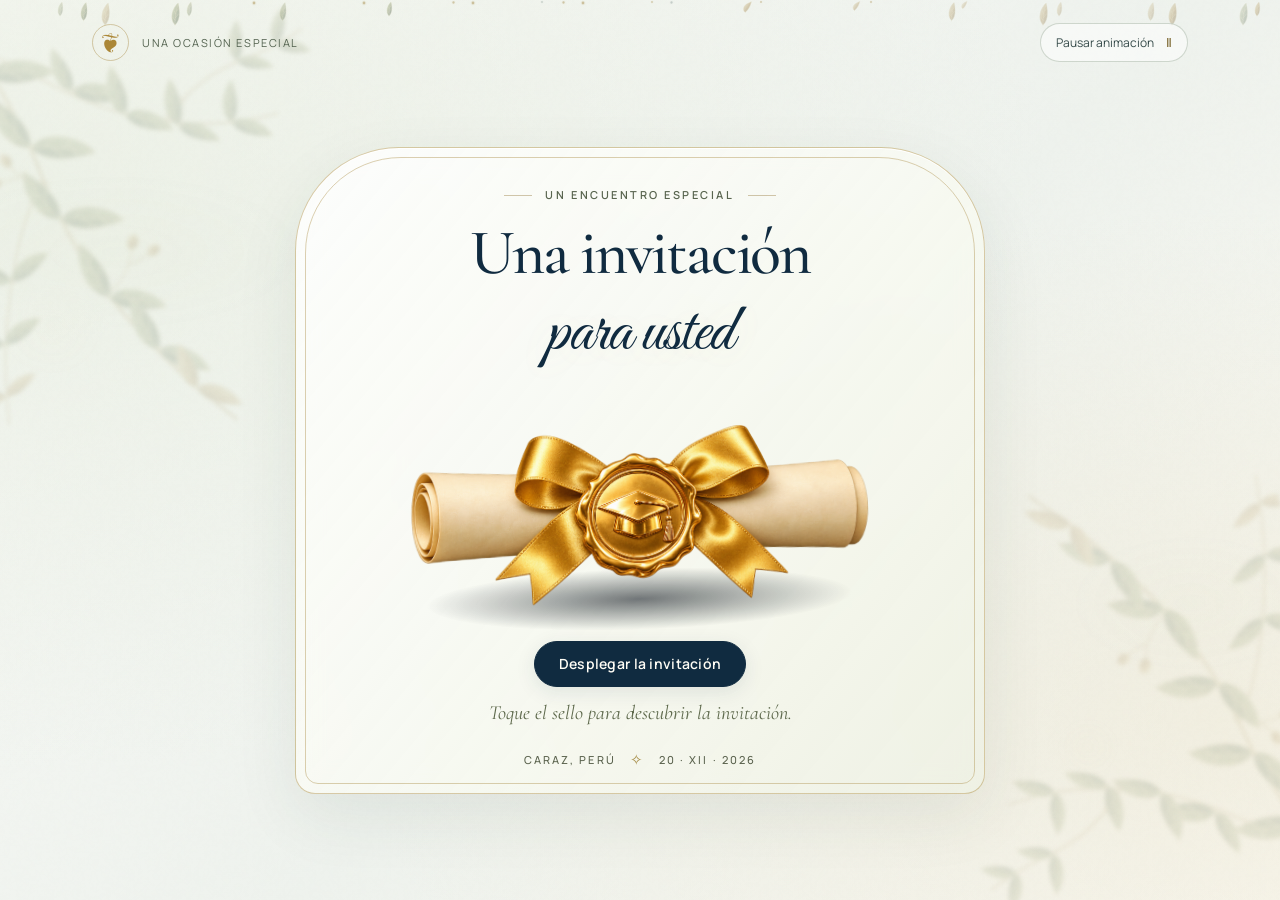
==== commit 4eee5548: "Renovar diseño botánico claro y agregar cuenta regresiva del almuerzo" ====
--- a/index.html
+++ b/index.html
@@ -3,12 +3,13 @@
 <head>
   <meta charset="UTF-8">
   <meta name="viewport" content="width=device-width, initial-scale=1">
-  <meta name="theme-color" content="#101f2b">
+  <meta name="theme-color" content="#fafbf7">
   <meta name="description" content="Una invitación especial al Almuerzo de Confraternidad. 20 de diciembre de 2026, 1:00 p. m., Oro Andino Lodge, Caraz.">
   <title>Almuerzo de Confraternidad · Una invitación especial</title>
   <link rel="stylesheet" href="styles.css">
   <link rel="stylesheet" href="garden.css">
   <link rel="stylesheet" href="carta.css">
+  <link rel="stylesheet" href="classic.css">
 </head>
 <body>
   <div class="garden" aria-hidden="true"></div>
@@ -33,7 +34,7 @@
           <span class="scroll-paper"><span class="scroll-paper-content"><span class="paper-ornament">✦</span><span class="paper-kicker">UNA CORDIAL INVITACIÓN</span><span class="paper-title">Almuerzo de<br><i>Confraternidad</i></span></span></span>
           <img class="scroll-art" src="pergamino.png" alt="" width="2087" height="754" fetchpriority="high">
         </span>
-        <span class="open-caption">Desplegar la invitación <span aria-hidden="true">→</span></span>
+        <span class="open-caption">Desplegar la invitación</span>
       </button>
       <p class="cover-hint">Toque el sello para descubrir la invitación.</p>
       <div class="cover-imprint"><span>Caraz, Perú</span><span class="imprint-star" aria-hidden="true">✧</span><span>20 · XII · 2026</span></div>
@@ -43,29 +44,47 @@
     <div class="overline"><span></span> EL PLACER DE VOLVER A ENCONTRARNOS <span></span></div>
     <article class="invitation" aria-labelledby="title">
       <div class="inner-border" aria-hidden="true"></div>
-      <svg class="botanical botanical-left" aria-hidden="true"><use href="#branch"/></svg>
-      <svg class="botanical botanical-right" aria-hidden="true"><use href="#branch"/></svg>
+      <img class="botanical botanical-left" src="botanical-corner.svg" width="300" height="390" alt="" aria-hidden="true">
+      <img class="botanical botanical-right" src="botanical-corner.svg" width="300" height="390" alt="" aria-hidden="true">
       <div class="card-content">
         <div class="crest" aria-hidden="true">❦<span>✦</span></div>
         <p class="eyebrow">UNA CORDIAL INVITACIÓN</p>
         <h1 id="title" tabindex="-1">Almuerzo de<br><em>Confraternidad</em></h1>
-        <div class="flourish" aria-hidden="true"><span></span>❦<span></span></div>
-        <p class="intro">Hay momentos que se disfrutan más<br class="desktop-break"> cuando los compartimos.</p>
+        <svg class="title-swoosh" viewBox="0 0 400 36" aria-hidden="true"><path d="M5 29C156-12 225-9 315 18C353 29 376 32 395 25C375 37 349 33 313 23C222 0 150 0 5 29Z" fill="currentColor"/></svg>
+        <div class="flourish" aria-hidden="true"><span></span><svg viewBox="0 0 70 35"><path d="M34 31C18 10 30-5 35 3S43 16 34 31ZM29 32C2 25 6 6 17 15ZM40 32C48 8 63 11 57 23Z" fill="currentColor"/></svg><span></span></div>
         <div class="invitation-message">
-          <p class="message">Con especial alegría, les invitamos a compartir un Almuerzo de Confraternidad, una ocasión para celebrar la amistad, fortalecer los lazos que nos unen y disfrutar de la grata compañía de quienes hacen especiales nuestros encuentros.</p>
-          <p class="message">Alrededor de una misma mesa, deseamos hacer una pausa para conversar con calma, compartir sonrisas y dar lugar a nuevos recuerdos. Que esta reunión sea una oportunidad para reencontrarnos y apreciar la alegría de estar juntos.</p>
+          <p class="message">Con especial alegría tengo el agrado de invitarle a nuestro Almuerzo de Confraternidad, una ocasión muy especial para compartir la alegría de culminar una hermosa etapa, celebrar los momentos vividos y agradecer a quienes han formado parte de este camino.</p>
+          <p class="message">Será un encuentro para disfrutar de un delicioso almuerzo, compartir gratos momentos, disfrutar de buena música y bailar, compartir  sonrisas  creando bonitos  recuerdos. Que esta reunión  sea  una oportunidad para apreciar la alegría de estar juntos.</p>
         </div>
-        <p class="sentiment"><span aria-hidden="true">✦</span> La amistad florece cuando compartimos.</p>
+        <p class="sentiment">La amistad florece cuando compartimos.</p>
+        <svg class="sentiment-swoosh" viewBox="0 0 400 36" aria-hidden="true"><path d="M5 29C156-12 225-9 315 18C353 29 376 32 395 25C375 37 349 33 313 23C222 0 150 0 5 29Z" fill="currentColor"/></svg>
+      </div>
+      <span class="border-star" aria-hidden="true">✦</span>
+    </article>
+    <section class="occasion" aria-labelledby="occasion-title">
+        <p class="eyebrow">UN DÍA PARA RECORDAR</p>
+        <h2 id="occasion-title">Nos encontramos en Caraz</h2>
         <section class="details" aria-label="Detalles del almuerzo">
           <div class="detail"><svg aria-hidden="true"><use href="#calendar"/></svg><h2>FECHA</h2><p>20 de diciembre<span>2026</span></p></div>
-          <div class="detail"><svg aria-hidden="true"><use href="#clock"/></svg><h2>HORA</h2><p>1:00 p. m.<span>Una tarde para compartir</span></p></div>
+          <div class="detail"><svg aria-hidden="true"><use href="#clock"/></svg><h2>HORA</h2><p>1:00 p. m.<span>Hora de Perú</span></p></div>
           <div class="detail"><svg aria-hidden="true"><use href="#pin"/></svg><h2>LUGAR</h2><p>Oro Andino Lodge<span>Caraz</span></p></div>
         </section>
-        <div class="actions"><button class="button primary" id="save-date"><svg aria-hidden="true"><use href="#calendar"/></svg>Agendar el encuentro <span aria-hidden="true">↗</span></button><a class="button secondary" href="https://www.google.com/maps/search/?api=1&query=Oro+Andino+Lodge+Caraz" target="_blank" rel="noopener noreferrer">Buscar ubicación <span aria-hidden="true">↗</span></a></div>
+        <section class="countdown" data-countdown data-event-date="2026-12-20T13:00:00-05:00" aria-labelledby="countdown-title">
+          <p class="eyebrow" id="countdown-title">CADA VEZ MÁS CERCA</p>
+          <p class="countdown-message" data-countdown-message>Falta muy poco para compartir este día.</p>
+          <div class="countdown-grid" role="timer" aria-live="off" aria-label="Tiempo restante para el almuerzo">
+            <div class="countdown-unit"><span class="countdown-value" data-countdown-days>—</span><span class="countdown-label">Días</span></div>
+            <div class="countdown-unit"><span class="countdown-value" data-countdown-hours>—</span><span class="countdown-label">Horas</span></div>
+            <div class="countdown-unit"><span class="countdown-value" data-countdown-minutes>—</span><span class="countdown-label">Minutos</span></div>
+            <div class="countdown-unit"><span class="countdown-value" data-countdown-seconds>—</span><span class="countdown-label">Segundos</span></div>
+          </div>
+          <p class="countdown-date"><time datetime="2026-12-20T13:00:00-05:00">20 de diciembre de 2026 · 1:00 p. m.</time><span>Hora de Perú</span></p>
+          <noscript><p>Activa JavaScript para ver la cuenta regresiva en vivo.</p></noscript>
+        </section>
+        <div class="actions"><button class="button primary" id="save-date"><svg aria-hidden="true"><use href="#calendar"/></svg>Agendar el encuentro</button><a class="button secondary" href="https://www.google.com/maps/search/?api=1&query=Oro+Andino+Lodge+Caraz" target="_blank" rel="noopener noreferrer">Buscar ubicación</a></div>
         <p class="welcome">¡Les esperamos!</p>
         <p class="closing-message">Será un placer contar con su presencia y compartir una tarde que recordaremos con cariño.</p>
-      </div>
-    </article>
+    </section>
     <footer><span>AMISTAD</span><i>✦</i><span>BUENOS MOMENTOS</span><i>✦</i><span>RECUERDOS</span></footer>
     <div class="replay-row"><button type="button" id="volver-al-pergamino" hidden>Volver al pergamino <span aria-hidden="true">↶</span></button></div>
     <p class="toast" id="status" role="status"></p>
@@ -74,5 +93,6 @@
   <script src="script.js"></script>
   <script src="carta.js"></script>
   <script src="garden.js"></script>
+  <script src="countdown.js"></script>
 </body>
 </html>
--- a/classic.css
+++ b/classic.css
@@ -0,0 +1,203 @@
+/* Papelería botánica: marfil, tinta azul marino y filetes de oro. */
+:root {
+  color-scheme: light;
+  --navy: #102b40;
+  --gold: #ab8737;
+  --cream: #fffefb;
+  --silver: #b6c0bf;
+  --muted: #52615f;
+}
+body { background: #f7f8f3; color: var(--navy); }
+body::before { opacity: .035; }
+.garden {
+  background: radial-gradient(ellipse at 0 20%, #dce5d065, transparent 58%),
+    radial-gradient(ellipse at 95% 80%, #e3d7b443, transparent 50%),
+    linear-gradient(135deg, #f9faf7, #eef2ed 55%, #f9f8f1);
+}
+.garden::before { opacity: .3; }
+.garden-bough { opacity: .19; filter: blur(2px); }
+.garden-bough-south { opacity: .17; }
+.garden-particle { opacity: calc(var(--alpha) * .6); }
+.garden-particle.pollen { color: #a18238; }
+.garden-particle.silver { color: #879892; }
+.topbar { max-width: 1160px; padding: 23px 32px; }
+.brand { color: #53624f; font-size: 11px; letter-spacing: .14em; }
+.brand-mark { border-color: #b4995c80; color: var(--gold); }
+.motion-button { color: #354a49; border-color: #99a99770; background: #ffffff80; font-size: 12px; padding: 10px 15px; }
+.motion-button span { color: #786229; }
+main { padding: 10px 28px 0; }
+.overline { color: #5a6658; font-size: 11px; letter-spacing: .19em; margin: 13px 0 33px; }
+.overline span { background: #a58b4a75; }
+.invitation {
+  max-width: 860px;
+  border: 2px solid #ab873bd1;
+  border-radius: 22px 106px 22px 106px;
+  background: #fffffdf7;
+  box-shadow: 0 22px 70px #263c3510, 0 2px 5px #263c3505;
+  overflow: visible;
+  backdrop-filter: blur(18px);
+  -webkit-backdrop-filter: blur(18px);
+}
+.invitation::before { display: none; }
+.inner-border { inset: 9px; border: 1px solid #b1934da3; border-radius: 15px 97px 15px 97px; }
+.card-content { padding: 37px 54px 65px; }
+.card-content .crest {
+  width: 73px; height: 82px; margin: 0 auto 23px;
+  font: 48px/1 Georgia, serif; color: #b99a46;
+  border: 1.5px solid #b59644; border-radius: 50%;
+  box-shadow: none;
+}
+.crest::before,.crest::after { content: ''; position: absolute; width: 92px; height: 1px; background: linear-gradient(90deg,transparent,#b49546); top: 68%; }
+.crest::before { right: calc(100% + 20px); }
+.crest::after { left: calc(100% + 20px); transform: rotate(180deg); }
+.crest span { bottom: -12px; background: var(--navy); padding: 4px 7px; font-size: 22px; color: #d9bc66; }
+.eyebrow { color: var(--navy); font: 500 15px/1.6 'Cormorant Garamond',Georgia,serif; letter-spacing: .22em; margin: 27px 0 13px; }
+#title { font: 500 clamp(45px,10.8vw,94px)/1.05 'Cormorant Garamond',Georgia,serif; letter-spacing: -.025em; }
+#title em { font: 400 clamp(62px,17vw,146px)/1.1 'Great Vibes','Cormorant Garamond',cursive; color: var(--navy); letter-spacing: -.025em; margin-top: 0; text-shadow: none; }
+.title-swoosh { display: block; width: 54%; height: auto; margin: 0 2% 10px auto; color: #bd9b43; }
+.flourish { margin: 6px auto 23px; gap: 10px; color: #ba9b46; }
+.flourish span { width: min(34%,230px); background: linear-gradient(90deg,transparent,#ad8e3e); }
+.flourish svg { width: 49px; height: 26px; }
+.invitation-message { max-width: 710px; margin: 0 auto; }
+.invitation-message .message {
+  color: var(--navy); max-width: none; margin: 0;
+  font: 500 clamp(22px,2.8vw,28px)/1.4 'Cormorant Garamond',Georgia,serif;
+  text-wrap: pretty;
+}
+.invitation-message .message + .message { margin-top: 23px; }
+.invitation-message .message + .message::before {
+  content: '❧'; display: block; width: 88%; margin: 0 auto 19px;
+  color: #b99a46; font: 31px/1 Georgia,serif;
+  background: linear-gradient(#b99a46,#b99a46) left center / 41% 1px no-repeat,
+    linear-gradient(#b99a46,#b99a46) right center / 41% 1px no-repeat;
+}
+.sentiment {
+  width: auto; max-width: none; padding: 0; border: 0; background: none;
+  margin: 39px auto 0; color: var(--navy);
+  font: 400 clamp(30px,4.7vw,43px)/1.3 'Great Vibes','Cormorant Garamond',cursive;
+  text-wrap: balance;
+}
+.sentiment-swoosh { display: block; width: 50%; height: auto; margin: -1px auto 0; color: #bd9b43; }
+.border-star { position: absolute; left: 50%; bottom: -17px; transform: translateX(-50%); background: #fffffd; color: #bc9c47; padding: 0 10px; font: 31px/1 Georgia,serif; }
+.botanical { width: 255px; height: auto; opacity: 1; filter: none; z-index: 2; animation: none; }
+.botanical-left { left: -19px; top: -34px; transform: none; transform-origin: top left; }
+.botanical-right { right: -20px; bottom: -21px; transform: rotate(180deg); transform-origin: center; width: 220px; }
+.occasion { max-width: 860px; margin: 62px auto 0; padding: 0 25px 8px; text-align: center; }
+.occasion > .eyebrow { color: #6d743f; font: 500 12px/1.5 Manrope,sans-serif; letter-spacing: .2em; margin: 0 0 8px; }
+#occasion-title { margin: 0; font: 500 36px/1.2 'Cormorant Garamond',Georgia,serif; }
+.details { grid-template-columns: 1fr 1fr 1.2fr; padding: 28px 0; margin: 24px 0 0; border-color: #a38a4940; }
+.detail { padding: 0 12px; text-align: center; }
+.detail + .detail { border-left: 1px solid #a38a4940; }
+.detail > svg { position: static; width: 27px; height: 27px; stroke: #9c7c30; margin-bottom: 10px; }
+.detail h2 { color: #53634e; font-size: 12px; letter-spacing: .16em; margin: 0 0 9px; }
+.detail p { font-size: 25px; color: var(--navy); }
+.detail p span { color: #5b6860; font-size: 13px; margin-top: 6px; }
+.countdown { margin: 29px auto 28px; padding: 28px 20px 22px; max-width: 620px; border: 1px solid #bda56870; border-radius: 4px 32px 4px 32px; background: #ffffffa3; box-shadow: inset 0 1px 0 #fff,0 8px 28px #344d4410; backdrop-filter: blur(16px); -webkit-backdrop-filter: blur(16px); }
+.countdown .eyebrow { font: 500 12px/1.5 Manrope,sans-serif; letter-spacing: .16em; color: #667249; margin: 0 0 7px; }
+.countdown-message { margin: 0 0 20px; font: 500 25px/1.25 'Cormorant Garamond',Georgia,serif; }
+.countdown-grid { display: grid; grid-template-columns: repeat(4,minmax(0,1fr)); max-width: 510px; margin: auto; }
+.countdown-unit { display: flex; flex-direction: column; align-items: center; gap: 7px; }
+.countdown-unit + .countdown-unit { border-left: 1px solid #b7a77766; }
+.countdown-value { font: 500 clamp(38px,6vw,53px)/1 'Cormorant Garamond',Georgia,serif; font-variant-numeric: lining-nums tabular-nums; min-width: 2ch; }
+.countdown-label { font-size: 13px; color: #586557; }
+.countdown-date { font-size: 13px; line-height: 1.6; margin: 23px 0 0; color: #586557; }
+.countdown-date span { display: block; }
+.actions { flex-direction: row; gap: 12px; }
+.button { font-size: 14px; min-height: 48px; padding: 14px 22px; border-radius: 5px; }
+.primary { background: var(--navy); color: #fffef8; border: 1px solid var(--navy); box-shadow: 0 5px 14px #102b4015; }
+.secondary { color: var(--navy); background: #ffffffa8; border: 1px solid #a1aa9d; }
+.primary:hover { background: #224237; }
+.secondary:hover { background: #fff; }
+.welcome { color: var(--navy); font-size: 46px; margin: 33px 0 8px; }
+.closing-message { font-size: 23px; color: #425348; max-width: 460px; }
+footer { color: #596650; font-size: 10px; letter-spacing: .16em; padding-top: 32px; }
+footer i { color: #9e7b2d; }
+#volver-al-pergamino { color: #425747; border-color: #bba265; font-size: 14px; }
+.toast { color: var(--navy); font-size: 14px; background: #fffdf4; border: 1px solid #c0ac73; }
+
+/* El mismo pergamino se abre ahora sobre un cristal claro. */
+.cover-pane { border-color: #b2965180; background: linear-gradient(130deg,#ffffffd9,#f8faf0bb 64%,#edf1e4b3); box-shadow: inset 0 1px 0 #fff,0 22px 65px #29433314; }
+.cover-pane::before { border-color: #b7a06580; }
+.postmark { color: #59654f; font-size: 11px; }
+#cover-title { color: var(--navy); }
+#cover-title em { color: var(--navy); }
+.cover-hint { color: #5d684b; font-size: 20px; }
+.cover-imprint { color: #59614c; font-size: 11px; }
+.imprint-star { color: #a48a42; }
+.open-caption { background: var(--navy); border-color: var(--navy); color: #fffdf5; font-size: 14px; box-shadow: 0 5px 20px #142d401a; }
+.scroll-trigger:hover .open-caption { background: #284637; }
+button:focus-visible,a:focus-visible { outline: 3px solid #9a7a32; outline-offset: 5px; }
+
+@media (max-width:650px) {
+  .topbar { padding: 17px 16px; gap: 12px; }
+  .brand { font-size: 10px; letter-spacing: .04em; gap: 7px; }
+  .brand-mark { width: 27px; height: 27px; flex: 0 0 auto; }
+  .motion-button { font-size: 11px; padding: 9px 10px; white-space: nowrap; }
+  .motion-button span { margin-left: 5px; }
+  main { padding: 6px 16px 0; }
+  .overline { font-size: 9px; letter-spacing: .12em; gap: 8px; margin: 13px 0 25px; }
+  .overline span { width: 18px; }
+  .invitation { border-radius: 12px 61px 12px 61px; border-width: 1.5px; }
+  .inner-border { inset: 6px; border-radius: 7px 55px 7px 55px; }
+  .card-content { padding: 26px 22px 42px; }
+  .card-content .crest { width: 48px; height: 55px; font-size: 33px; margin-bottom: 22px; }
+  .crest span { font-size: 15px; bottom: -9px; padding: 2px 5px; }
+  .crest::before,.crest::after { width: 49px; }
+  .crest::before { right: calc(100% + 13px); }
+  .crest::after { left: calc(100% + 13px); }
+  .eyebrow { font-size: 12px; letter-spacing: .14em; margin: 23px -3px 13px; }
+  #title { font-size: clamp(37px,12vw,72px); }
+  #title em { font-size: clamp(43px,15.9vw,96px); margin-top: 0; }
+  .title-swoosh { margin-top: 0; margin-bottom: 11px; width: 59%; }
+  .flourish { margin: 4px 0 17px; gap: 6px; }
+  .flourish span { width: 37%; }
+  .flourish svg { width: 35px; height: 22px; }
+  .invitation-message { max-width: none; }
+  .invitation-message .message { font-size: clamp(19px,4.8vw,25px); line-height: 1.4; }
+  .invitation-message .message + .message { margin-top: 20px; }
+  .invitation-message .message + .message::before { margin-bottom: 16px; font-size: 27px; }
+  .sentiment { font-size: 30px; margin-top: 28px; padding: 0 7px; }
+  .sentiment-swoosh { width: 66%; margin-top: 2px; }
+  .botanical-left { width: 125px; left: -15px; top: -22px; }
+  .botanical-right { width: 116px; right: -15px; bottom: -13px; }
+  .border-star { font-size: 24px; bottom: -13px; }
+  .occasion { margin-top: 44px; padding: 0 5px 0; }
+  #occasion-title { font-size: 30px; }
+  .details { grid-template-columns: 1fr; padding: 0; margin-top: 20px; border-bottom: 0; }
+  .detail { position: relative; text-align: left; padding: 18px 8px 18px 57px; border-bottom: 1px solid #a38a4933; }
+  .detail + .detail { border-left: 0; }
+  .detail > svg { position: absolute; top: 26px; left: 13px; width: 26px; }
+  .detail h2 { font-size: 12px; margin-bottom: 5px; }
+  .detail p { font-size: 25px; }
+  .detail p span { font-size: 13px; }
+  .countdown { padding: 24px 10px 19px; margin: 25px 0; }
+  .countdown-message { font-size: 23px; padding: 0 9px; }
+  .countdown-value { font-size: 42px; }
+  .countdown-label { font-size: 12px; }
+  .countdown-date { font-size: 12px; }
+  .actions { flex-direction: column; gap: 10px; }
+  .button { font-size: 14px; }
+  .welcome { font-size: 42px; }
+  .closing-message { font-size: 22px; max-width: 310px; }
+  footer { font-size: 9px; gap: 9px; letter-spacing: .07em; }
+  .garden-bough { opacity: .13; }
+  .garden-bough-south { opacity: .11; }
+  .postmark { font-size: 10px; }
+  .cover-imprint { font-size: 10px; gap: 11px; }
+  .cover-hint { font-size: 18px; }
+  .open-caption { font-size: 14px; }
+}
+@media (max-width:350px) {
+  .brand > span:last-child { max-width: 89px; }
+  .card-content { padding-left: 17px; padding-right: 17px; }
+  #title { font-size: 34px; }
+  #title em { font-size: 49px; }
+  .countdown-value { font-size: 36px; }
+}
+@media print {
+  body { background: white; }
+  main { padding: 0; }
+  .overline,footer,.countdown { display: none; }
+  .invitation { box-shadow: none; break-inside: avoid; }
+  .occasion { break-inside: avoid; }
+}
